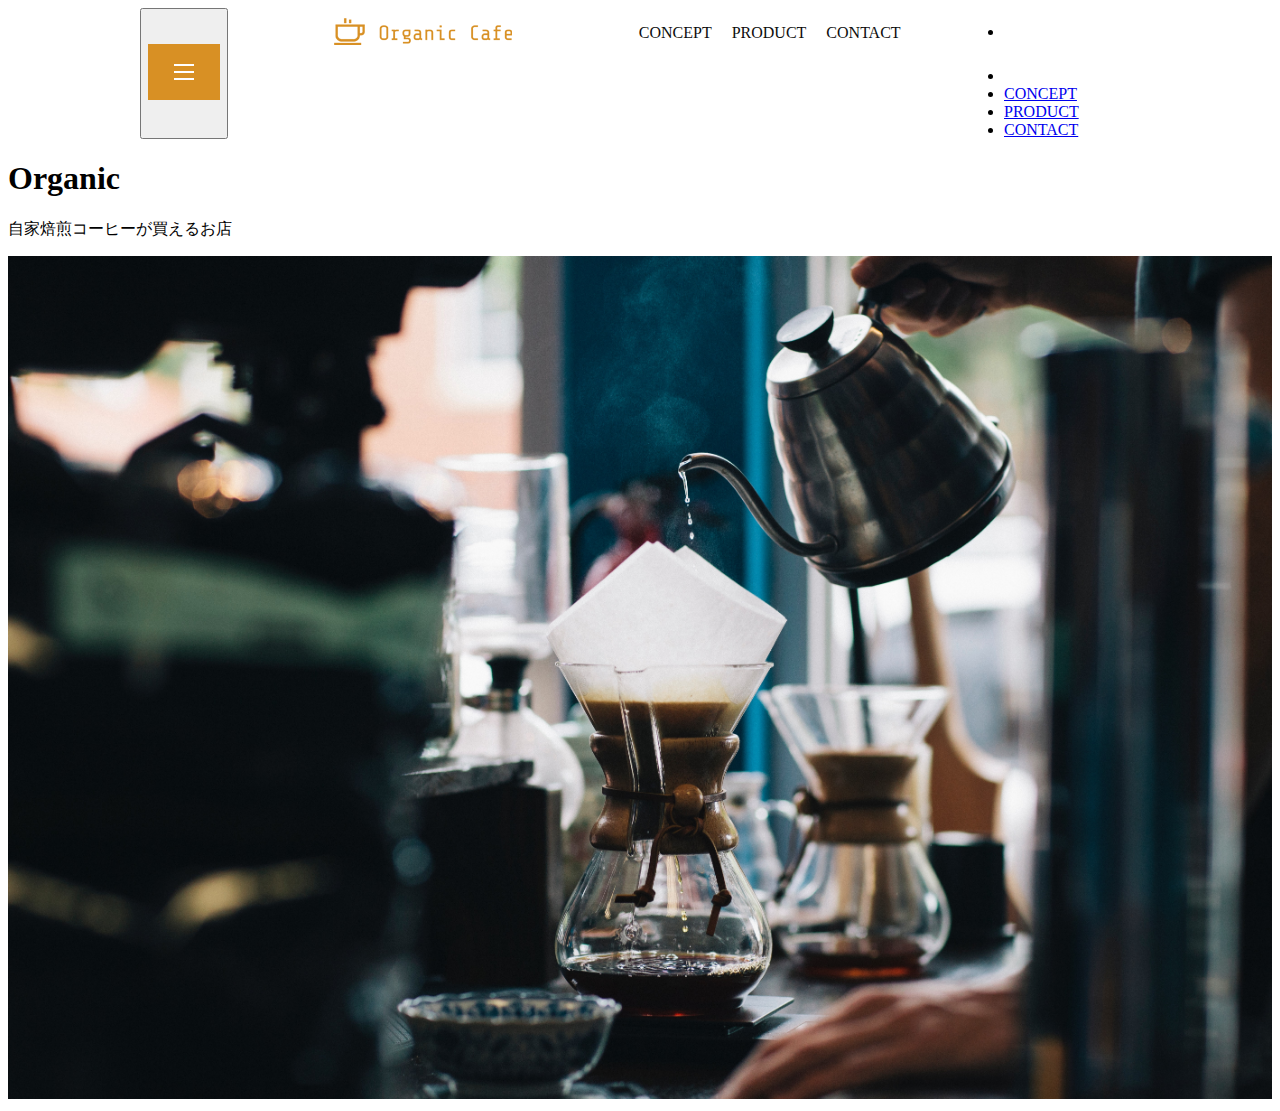
==== html-css-kadai_013/index.html @ b461b8f2 "Add files via upload" ====
<!DOCTYPE html>
<html>
    <head>
        <meta charset="UTF-8">
        <link rel="stylesheet" href="style.css">
        <meta name="description" content="Organic Cafe">
        <meta name="viewport" content="width=device-width, initial-scale=1.0">
        <title>Organic Cafe</title> 
    </head>
    <body>
        <header>
            <!--ハンバーガーメニュー-->
            <button id="menu-sp" onclick="document.getElementById('nav-sp').style.display = 'block'">
                <img src="images/button-menu.png" alt="ナビゲーションを開く">
            </button> 
            <!--PC用ナビゲーション-->
            <a href="index.html" id="logo">
                <img src="images/logo.png" alt="トップページに戻る">
            </a>
            <nav id="nav-pc">
                <ul>
                    <li><a href="index.html#concept">CONCEPT</a></li>
                    <li><a href="index.html#product">PRODUCT</a></li>
                    <li><a href="index.html#contact">CONTACT</a></li>
                </ul>
            </nav>

            <nav id="nav-sp">
                <li>
                    <img id="close" src="images/button-close.png" alt="ナビゲーションを閉じる" onclick="document.getElementById('nav-sp').style.display = 'none'">
                </li>
                <!--ロゴ-->
                <li>
                  <a id="logo-sp" href="index.html" onclick="document.getElementById('nav-sp').style.display = 'none'">
                    <img src="images/logo-sp.png" alt="トップページに戻る">
                  </a>
                </li> 
                <li>
                    <a class="menu" href="index.html#concept" onclick="document.getElementById('nav-sp').style.display = 'none'">CONCEPT</a>
                </li>
                <li>
                    <a class="menu" href="index.html#product" onclick="document.getElementById('nav-sp').style.display = 'none'">PRODUCT</a>
                </li>
                <li>
                    <a class="menu" href="index.html#contact" onclick="document.getElementById('nav-sp').style.display = 'none'">CONTACT</a>
                </li>
            </nav>
        </header>
        <main>
            <h1>Organic</h1>
            <p>自家焙煎コーヒーが買えるお店</p>
            <img src="images/main-image.jpg" alt="コーヒーを居れる写真" width="100%"> 
        </main>
    </body>
</html>
---- html-css-kadai_013/style.css ----
@media screen and (max-width:767px) {
    body {
        min-width: 375px;
        margin: 0;
    }
    #nav-pc {
        display: none;
    }
    #menu-sp {
        float: right;
        padding: 0;
    }
    #nav-sp {
        background-color: #ce933e;
        position: absolute;
        left: 0;
        top: 0;
        height: 100%;
        width: 100%;
        display: none;
        z-index: 100;
    }
    #nav-sp ul {
        padding-left: 0;
    }
    #nav-sp li {
        list-style: none;
    }
    #close {
        position: absolute;
        top: 20px;
        right: 20px;
    }
    #logo-sp {
        margin: 80px 0px 30px 20px;
    }
    #nav-sp a {
        display: block;
    }
    #nav-sp a:link {
        color: #fff;
    }
    #nav-sp a:visited {
        color:#fff;
    } 
    #nav-sp a:hover {
        color: #fff;
        text-decoration:none;
    }
    #nav-sp a:active {
        color: #fff;
    }
    #nav-sp .menu {
        text-decoration: none;
        display: block;
        margin: auto 20px;
        height: 44px;
        font-size: 16px;
        background-image: url("images/arrow.png");
        background-repeat: no-repeat;
        background-position: right top;
    }
}
@media screen and (min-width:768) {
    #menu-sp {
        display: none;
    }
    #nav-sp {
        display: none;
        }
}    
header {
    max-width: 1000px;
    margin: auto;
    display: flex;
    justify-content: space-between;
}
#nav-pc ul {
    display: flex;
    padding-left: 0;
}
#nav-pc li {
    list-style: none;
}
#nav-pc a {
    text-decoration: none;
    margin-left: 20px;
    color: #0d0d0d;
  }
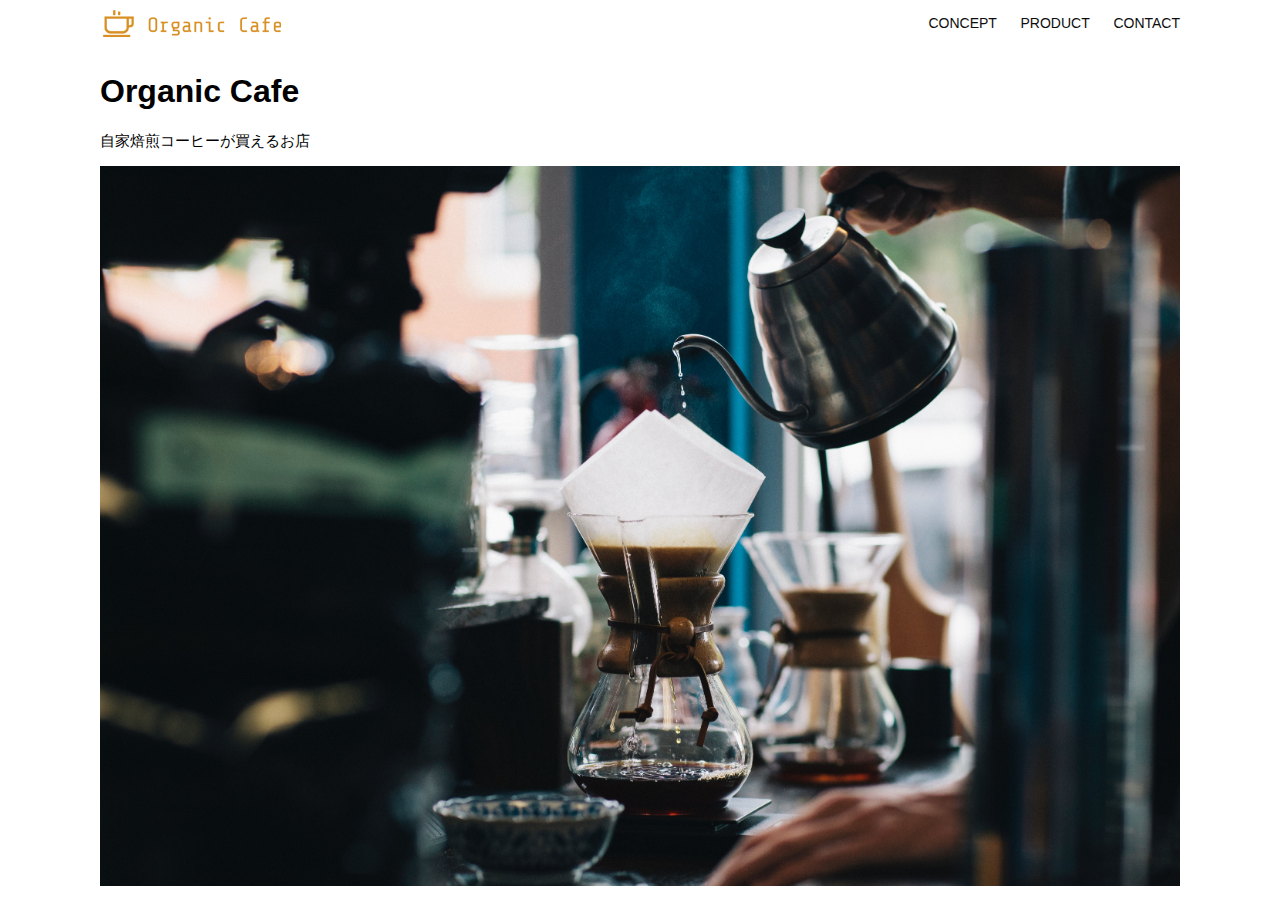
==== commit 19e92a6a: "Add files via upload" ====
--- a/html-css-kadai_013/index.html
+++ b/html-css-kadai_013/index.html
@@ -1,55 +1,59 @@
-<!DOCTYPE html>
-<html>
-    <head>
-        <meta charset="UTF-8">
-        <link rel="stylesheet" href="style.css">
-        <meta name="description" content="Organic Cafe">
-        <meta name="viewport" content="width=device-width, initial-scale=1.0">
-        <title>Organic Cafe</title> 
-    </head>
-    <body>
-        <header>
-            <!--ハンバーガーメニュー-->
-            <button id="menu-sp" onclick="document.getElementById('nav-sp').style.display = 'block'">
-                <img src="images/button-menu.png" alt="ナビゲーションを開く">
-            </button> 
-            <!--PC用ナビゲーション-->
-            <a href="index.html" id="logo">
-                <img src="images/logo.png" alt="トップページに戻る">
-            </a>
-            <nav id="nav-pc">
-                <ul>
-                    <li><a href="index.html#concept">CONCEPT</a></li>
-                    <li><a href="index.html#product">PRODUCT</a></li>
-                    <li><a href="index.html#contact">CONTACT</a></li>
-                </ul>
-            </nav>
-
-            <nav id="nav-sp">
-                <li>
-                    <img id="close" src="images/button-close.png" alt="ナビゲーションを閉じる" onclick="document.getElementById('nav-sp').style.display = 'none'">
-                </li>
-                <!--ロゴ-->
-                <li>
-                  <a id="logo-sp" href="index.html" onclick="document.getElementById('nav-sp').style.display = 'none'">
-                    <img src="images/logo-sp.png" alt="トップページに戻る">
-                  </a>
-                </li> 
-                <li>
-                    <a class="menu" href="index.html#concept" onclick="document.getElementById('nav-sp').style.display = 'none'">CONCEPT</a>
-                </li>
-                <li>
-                    <a class="menu" href="index.html#product" onclick="document.getElementById('nav-sp').style.display = 'none'">PRODUCT</a>
-                </li>
-                <li>
-                    <a class="menu" href="index.html#contact" onclick="document.getElementById('nav-sp').style.display = 'none'">CONTACT</a>
-                </li>
-            </nav>
-        </header>
-        <main>
-            <h1>Organic</h1>
-            <p>自家焙煎コーヒーが買えるお店</p>
-            <img src="images/main-image.jpg" alt="コーヒーを居れる写真" width="100%"> 
-        </main>
-    </body>
+<!DOCTYPE html>
+<html>
+  <head>
+    <title>Organic Cafe</title>
+    <meta charset="UTF-8" />
+    <meta name="description" content="自家焙煎のコーヒーがお家で楽しめるOrganic Cafe"/>
+    <meta name="viewport" content="width=device-width, initial-scale=1.0" />
+    <link rel="stylesheet" href="style.css" />
+  </head>
+  <body>
+    <!-- ヘッダー -->
+    <header>
+      <!-- ロゴ -->
+      <a href="index.html" id="logo"><img src="images/logo.png" alt="トップページに戻る"/></a>
+
+      <!-- PC用ナビゲーション -->
+      <nav id="nav-pc">
+        <a href="index.html#concept">CONCEPT</a>
+        <a href="index.html#product">PRODUCT</a>
+        <a href="index.html#contact">CONTACT</a>
+      </nav>
+      <img id="menu-sp" src="images/button-menu.png" alt="ナビゲーションを開く" onclick="document.getElementById('nav-sp').style.display = 'block'">
+      <nav id="nav-sp">
+        <ul>
+          <li>
+            <img id="close" src="images/button-close.png" alt="ナビゲーションを閉じる" onclick="document.getElementById('nav-sp').style.display = 'none'">
+          </li>
+          <li>
+            <a id="logo-sp" href="index.html" onclick="document.getElementById('nav-sp').style.display = 'none'"></a>
+              <img src="images/logo-sp.png" alt="トップページに戻る">
+            </a>
+          </li>
+          <li>
+            <a class="menu" href="index.html#concept" onclick="document.getElementById('nav-sp').style.display = 'none'">CONCEPT</a>
+          </li>
+          <li>
+            <a class="menu" href="index.html#product" onclick="document.getElementById('nav-sp').style.display = 'none'">PRODUCT</a>
+          </li>
+          <li>
+            <a class="menu" href="index.html#contact" onclick="document.getElementById('nav-sp').style.display = 'none'">CONTACT</a>
+          </li>
+        </ul>
+      </nav>
+    </header>
+
+    <main>
+      <article>
+        <!-- メインビジュアル -->
+        <section id="main-visual">
+          <div id="main-message">
+            <h1>Organic Cafe</h1>
+            <p>自家焙煎コーヒーが買えるお店</p>
+          </div>
+          <img src="images/main-image.jpg" alt="コーヒーをハンドドリップで淹れる画像"/>
+        </section>
+      </article>
+    </main>
+  </body>
 </html>--- a/html-css-kadai_013/style.css
+++ b/html-css-kadai_013/style.css
@@ -1,91 +1,126 @@
-@media screen and (max-width:767px) {
-    body {
-        min-width: 375px;
-        margin: 0;
-    }
-    #nav-pc {
-        display: none;
-    }
-    #menu-sp {
-        float: right;
-        padding: 0;
-    }
-    #nav-sp {
-        background-color: #ce933e;
-        position: absolute;
-        left: 0;
-        top: 0;
-        height: 100%;
-        width: 100%;
-        display: none;
-        z-index: 100;
-    }
-    #nav-sp ul {
-        padding-left: 0;
-    }
-    #nav-sp li {
-        list-style: none;
-    }
-    #close {
-        position: absolute;
-        top: 20px;
-        right: 20px;
-    }
-    #logo-sp {
-        margin: 80px 0px 30px 20px;
-    }
-    #nav-sp a {
-        display: block;
-    }
-    #nav-sp a:link {
-        color: #fff;
-    }
-    #nav-sp a:visited {
-        color:#fff;
-    } 
-    #nav-sp a:hover {
-        color: #fff;
-        text-decoration:none;
-    }
-    #nav-sp a:active {
-        color: #fff;
-    }
-    #nav-sp .menu {
-        text-decoration: none;
-        display: block;
-        margin: auto 20px;
-        height: 44px;
-        font-size: 16px;
-        background-image: url("images/arrow.png");
-        background-repeat: no-repeat;
-        background-position: right top;
-    }
-}
-@media screen and (min-width:768) {
-    #menu-sp {
-        display: none;
-    }
-    #nav-sp {
-        display: none;
-        }
-}    
-header {
-    max-width: 1000px;
-    margin: auto;
-    display: flex;
-    justify-content: space-between;
-}
-#nav-pc ul {
-    display: flex;
-    padding-left: 0;
-}
-#nav-pc li {
-    list-style: none;
-}
-#nav-pc a {
-    text-decoration: none;
-    margin-left: 20px;
-    color: #0d0d0d;
-  }
-
-
+/* PC、スマホ共通スタイル */
+body {
+  font-family: "Source Sans Pro", "Hiragino Kaku Gothic ProN", Meiryo, Arial,
+    sans-serif;
+}
+
+p {
+  font-size: 15px;
+}
+
+#main-visual>img {
+  width: 100%;
+}
+
+/*================
+PC用のスタイル 
+=================*/
+@media screen and (min-width: 768px) {
+  /* 横幅設定 */
+  body {
+    max-width: 1080px;
+    min-width: 960px;
+    margin: 0 auto 0 auto;
+  }
+
+  /* ヘッダー */
+  header {
+    display: flex;
+    justify-content: space-between;
+  }
+
+  /* ナビゲーションのレイアウト */
+  #nav-pc {
+    text-align: right;
+    font-size: 14px;
+    padding-top: 15px;
+  }
+
+  /* ナビゲーションのリンクの装飾設定 */
+  #nav-pc>a {
+    text-decoration: none;
+    margin-left: 20px;
+  }
+
+  #nav-pc>a:link {
+    color: #0d0d0d;
+  }
+
+  #nav-pc>a:visited {
+    color: #0d0d0d;
+  }
+
+  #nav-pc>a:hover {
+    color: #0d0d0d;
+    text-decoration: underline;
+  }
+
+  #nav-pc>a:active {
+    color: #0d0d0d;
+  }
+  #menu-sp {
+    display: none;
+  }
+  #nav-sp {
+    display: none;
+  }
+}
+  /* SP向けナビゲーション */
+@media screen and (max-width:767px) {
+  body {
+    min-width: 375px;
+    margin: 0;
+  }
+  #nav-pc {
+    display: none;
+  }
+  #menu-sp {
+    float: right;
+    padding: 0;
+  }
+  #nav-sp {
+    background-color: #ce933e;
+    position: absolute;
+    left: 0;
+    top: 0;
+    height: 100%;
+    width: 100%;
+    display: none;
+    z-index: 100;
+  }
+  #nav-sp>ul {
+    padding-left: 0;
+  }
+  #nav-sp>li  {
+    list-style: none;
+  }
+  #close {
+    position: absolute;
+    top: 20px;
+    right: 20px;
+  }
+  #logo-sp {
+    margin: 80px 0 30px 20px;
+  }
+  #nav-sp>a {
+    display: block;
+  } 
+  #nav-sp a:link, #nav-sp a:visited, #nav-sp a:active {
+    color: #fff;
+  }
+  #nav-sp a:hover {
+    color: #fff;
+    text-decoration: underline;
+  }
+  #nav-sp>.menu {
+    text-decoration: none;
+    display: none;
+    margin: auto 20px;
+    height: 44px;
+    font-size: 16px;
+    background-image: url("images/arrow.png");
+    background-repeat: no-repeat;
+    background-position: right top;
+  }
+  
+}
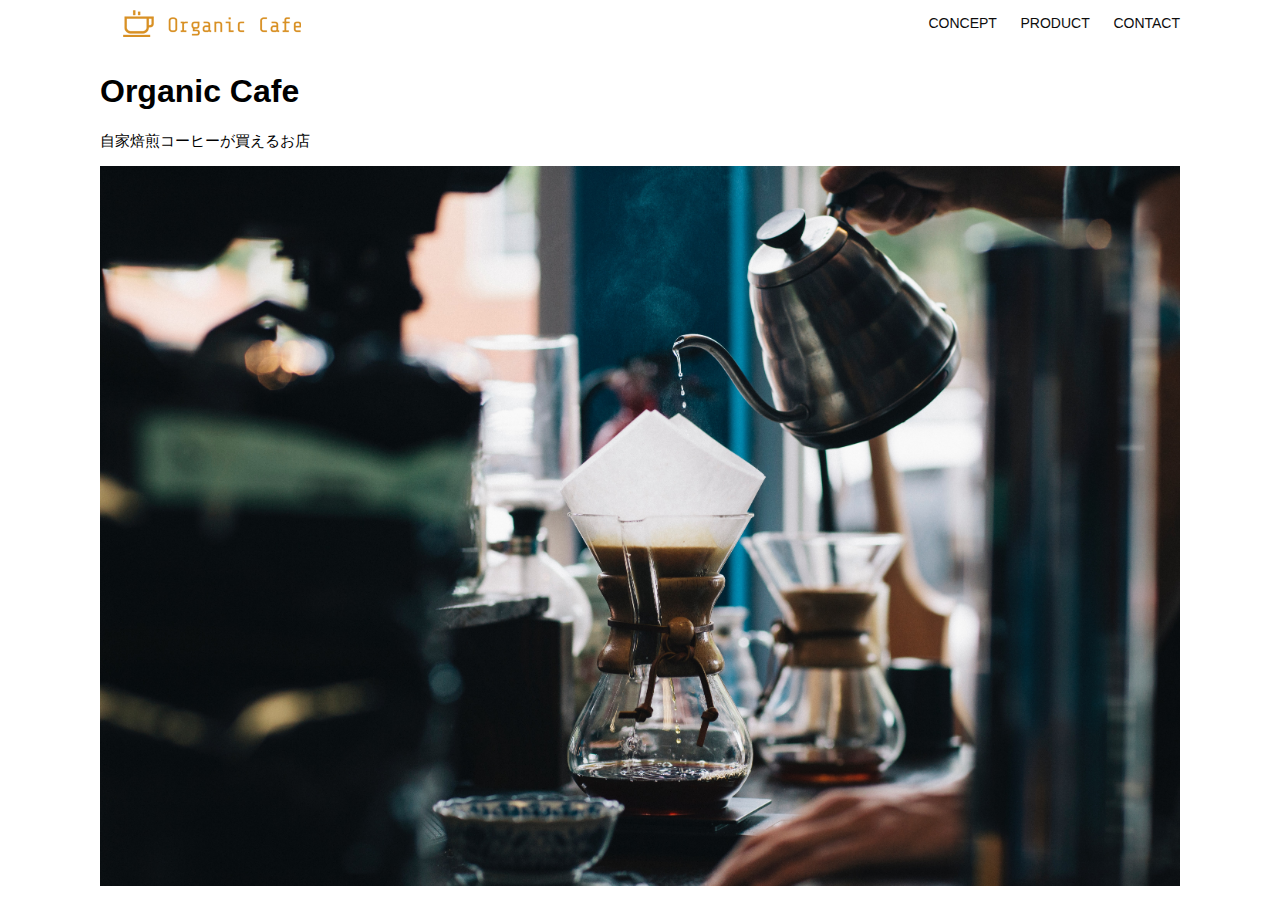
==== commit b1504b51: "Add files via upload" ====
--- a/html-css-kadai_013/index.html
+++ b/html-css-kadai_013/index.html
@@ -20,6 +20,7 @@
         <a href="index.html#contact">CONTACT</a>
       </nav>
       <img id="menu-sp" src="images/button-menu.png" alt="ナビゲーションを開く" onclick="document.getElementById('nav-sp').style.display = 'block'">
+      <!--SP用ナビゲーション-->
       <nav id="nav-sp">
         <ul>
           <li>
--- a/html-css-kadai_013/style.css
+++ b/html-css-kadai_013/style.css
@@ -22,41 +22,29 @@
     min-width: 960px;
     margin: 0 auto 0 auto;
   }
-
   /* ヘッダー */
   header {
     display: flex;
     justify-content: space-between;
   }
-
   /* ナビゲーションのレイアウト */
   #nav-pc {
     text-align: right;
     font-size: 14px;
     padding-top: 15px;
   }
-
   /* ナビゲーションのリンクの装飾設定 */
-  #nav-pc>a {
+  a {
     text-decoration: none;
     margin-left: 20px;
   }
 
-  #nav-pc>a:link {
+  a:link, a:visited, a:active {
     color: #0d0d0d;
   }
-
-  #nav-pc>a:visited {
-    color: #0d0d0d;
-  }
-
-  #nav-pc>a:hover {
+  a:hover {
     color: #0d0d0d;
     text-decoration: underline;
-  }
-
-  #nav-pc>a:active {
-    color: #0d0d0d;
   }
   #menu-sp {
     display: none;
@@ -112,9 +100,9 @@
     color: #fff;
     text-decoration: underline;
   }
-  #nav-sp>.menu {
+  .menu {
     text-decoration: none;
-    display: none;
+    display: block;
     margin: auto 20px;
     height: 44px;
     font-size: 16px;
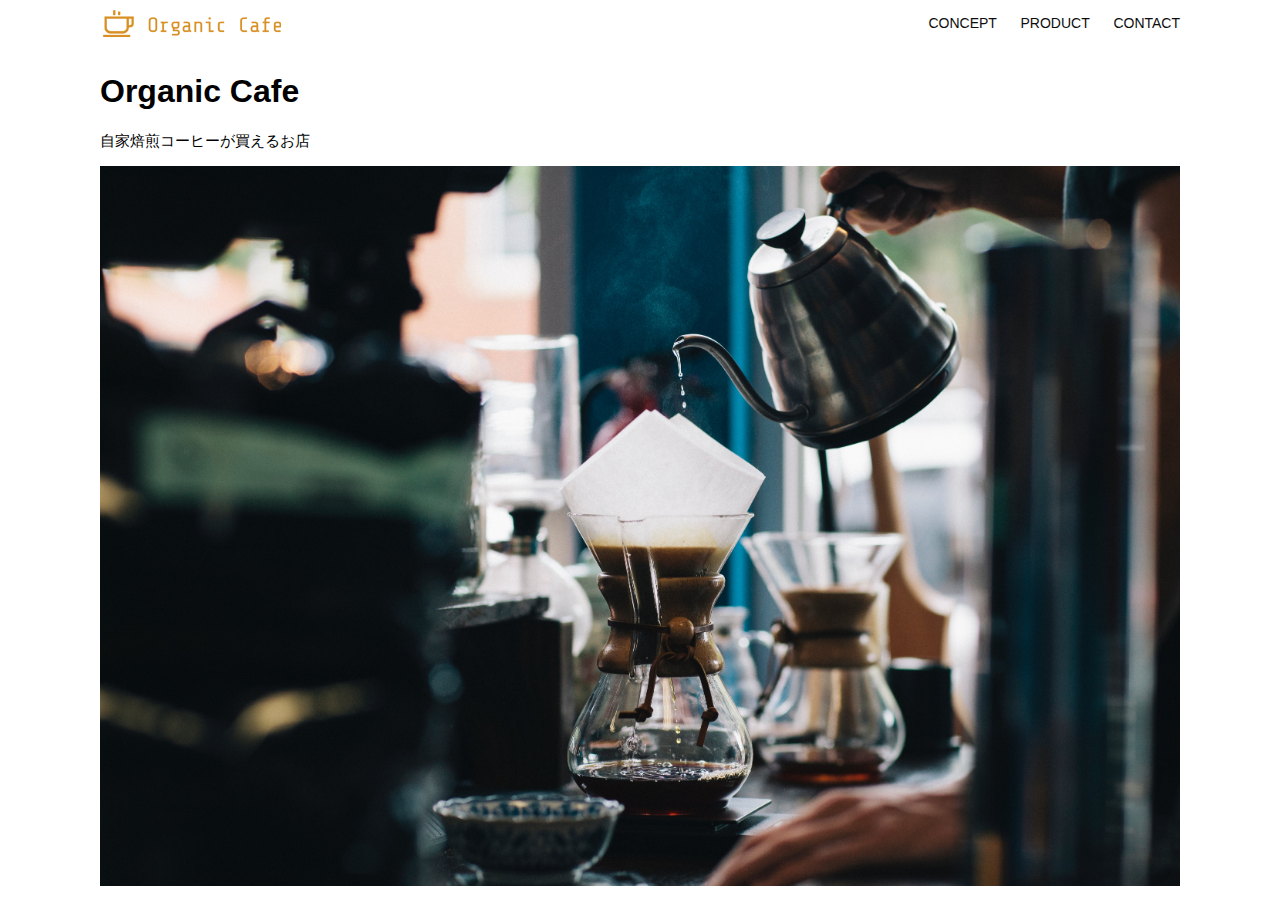
==== commit 8a019d4f: "Add files via upload" ====
--- a/html-css-kadai_013/index.html
+++ b/html-css-kadai_013/index.html
@@ -11,7 +11,9 @@
     <!-- ヘッダー -->
     <header>
       <!-- ロゴ -->
-      <a href="index.html" id="logo"><img src="images/logo.png" alt="トップページに戻る"/></a>
+      <a href="index.html" id="logo">
+        <img src="images/logo.png" alt="トップページに戻る"/>
+      </a>
 
       <!-- PC用ナビゲーション -->
       <nav id="nav-pc">
@@ -19,8 +21,8 @@
         <a href="index.html#product">PRODUCT</a>
         <a href="index.html#contact">CONTACT</a>
       </nav>
+     <!--SP用ナビゲーション-->
       <img id="menu-sp" src="images/button-menu.png" alt="ナビゲーションを開く" onclick="document.getElementById('nav-sp').style.display = 'block'">
-      <!--SP用ナビゲーション-->
       <nav id="nav-sp">
         <ul>
           <li>
--- a/html-css-kadai_013/style.css
+++ b/html-css-kadai_013/style.css
@@ -34,7 +34,7 @@
     padding-top: 15px;
   }
   /* ナビゲーションのリンクの装飾設定 */
-  a {
+  #nav-pc>a {
     text-decoration: none;
     margin-left: 20px;
   }
@@ -104,7 +104,7 @@
     text-decoration: none;
     display: block;
     margin: auto 20px;
-    height: 44px;
+    line-height: 44px;
     font-size: 16px;
     background-image: url("images/arrow.png");
     background-repeat: no-repeat;
